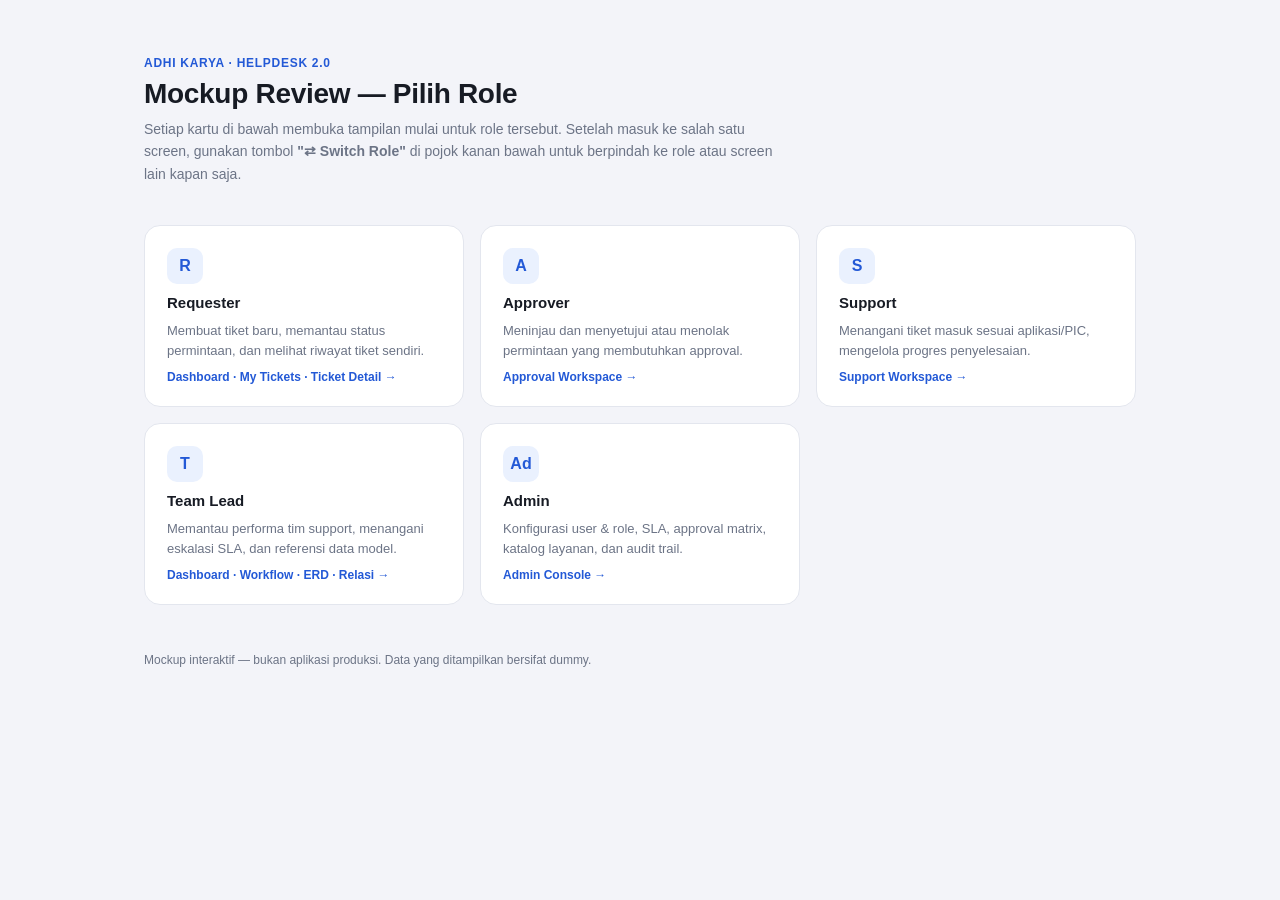
==== index.html @ edec7fad "Reorganize helpdesk mockup for Vercel hosting Consolidates 4 overlapping copies of each screen into " ====
<!DOCTYPE html>
<html lang="id">
<head>
<meta charset="utf-8">
<meta name="viewport" content="width=device-width, initial-scale=1">
<title>Helpdesk v2.0 — Mockup Review</title>
<style>
  :root {
    --ink: #171B24; --ink2: #3D4453; --slate: #6C7486;
    --line: #E3E6EE; --canvas: #F3F4F9;
    --blue: #2F6BF0; --blue-ink: #2359D6; --blue-050: #EAF1FE;
  }
  * { box-sizing: border-box; }
  html, body { margin: 0; background: var(--canvas); color: var(--ink); font-family: -apple-system, BlinkMacSystemFont, "Segoe UI", Roboto, Arial, sans-serif; }
  .wrap { max-width: 1040px; margin: 0 auto; padding: 56px 24px 80px; }
  header { margin-bottom: 40px; }
  header .eyebrow { font-size: 12px; font-weight: 700; letter-spacing: .06em; text-transform: uppercase; color: var(--blue-ink); margin-bottom: 8px; }
  header h1 { font-size: 28px; font-weight: 800; margin: 0 0 8px; letter-spacing: -0.3px; }
  header p { font-size: 14px; color: var(--slate); max-width: 640px; line-height: 1.6; margin: 0; }
  .grid { display: grid; grid-template-columns: repeat(auto-fit, minmax(260px, 1fr)); gap: 16px; }
  .card { background: #fff; border: 1px solid var(--line); border-radius: 16px; padding: 22px; text-decoration: none; color: inherit; display: flex; flex-direction: column; gap: 10px; transition: box-shadow .15s, transform .15s; }
  .card:hover { box-shadow: 0 10px 28px rgba(23,27,36,.10); transform: translateY(-2px); border-color: var(--blue); }
  .card .role { font-size: 15px; font-weight: 700; }
  .card .desc { font-size: 13px; color: var(--slate); line-height: 1.5; flex: 1; }
  .card .screens { font-size: 12px; color: var(--blue-ink); font-weight: 600; }
  .badge { display: inline-flex; align-items: center; justify-content: center; width: 36px; height: 36px; border-radius: 10px; background: var(--blue-050); color: var(--blue-ink); font-size: 16px; font-weight: 800; }
  footer { margin-top: 48px; font-size: 12px; color: var(--slate); }
</style>
</head>
<body>
  <div class="wrap">
    <header>
      <div class="eyebrow">Adhi Karya · Helpdesk 2.0</div>
      <h1>Mockup Review — Pilih Role</h1>
      <p>Setiap kartu di bawah membuka tampilan mulai untuk role tersebut. Setelah masuk ke salah satu screen, gunakan tombol <b>"⇄ Switch Role"</b> di pojok kanan bawah untuk berpindah ke role atau screen lain kapan saja.</p>
    </header>
    <div class="grid">
      <a class="card" href="/requester/dashboard.html">
        <span class="badge">R</span>
        <span class="role">Requester</span>
        <span class="desc">Membuat tiket baru, memantau status permintaan, dan melihat riwayat tiket sendiri.</span>
        <span class="screens">Dashboard · My Tickets · Ticket Detail →</span>
      </a>
      <a class="card" href="/approver/workspace.html">
        <span class="badge">A</span>
        <span class="role">Approver</span>
        <span class="desc">Meninjau dan menyetujui atau menolak permintaan yang membutuhkan approval.</span>
        <span class="screens">Approval Workspace →</span>
      </a>
      <a class="card" href="/support/workspace.html">
        <span class="badge">S</span>
        <span class="role">Support</span>
        <span class="desc">Menangani tiket masuk sesuai aplikasi/PIC, mengelola progres penyelesaian.</span>
        <span class="screens">Support Workspace →</span>
      </a>
      <a class="card" href="/team-lead/dashboard.html">
        <span class="badge">T</span>
        <span class="role">Team Lead</span>
        <span class="desc">Memantau performa tim support, menangani eskalasi SLA, dan referensi data model.</span>
        <span class="screens">Dashboard · Workflow · ERD · Relasi →</span>
      </a>
      <a class="card" href="/admin/index.html">
        <span class="badge">Ad</span>
        <span class="role">Admin</span>
        <span class="desc">Konfigurasi user & role, SLA, approval matrix, katalog layanan, dan audit trail.</span>
        <span class="screens">Admin Console →</span>
      </a>
    </div>
    <footer>Mockup interaktif — bukan aplikasi produksi. Data yang ditampilkan bersifat dummy.</footer>
  </div>
</body>
</html>
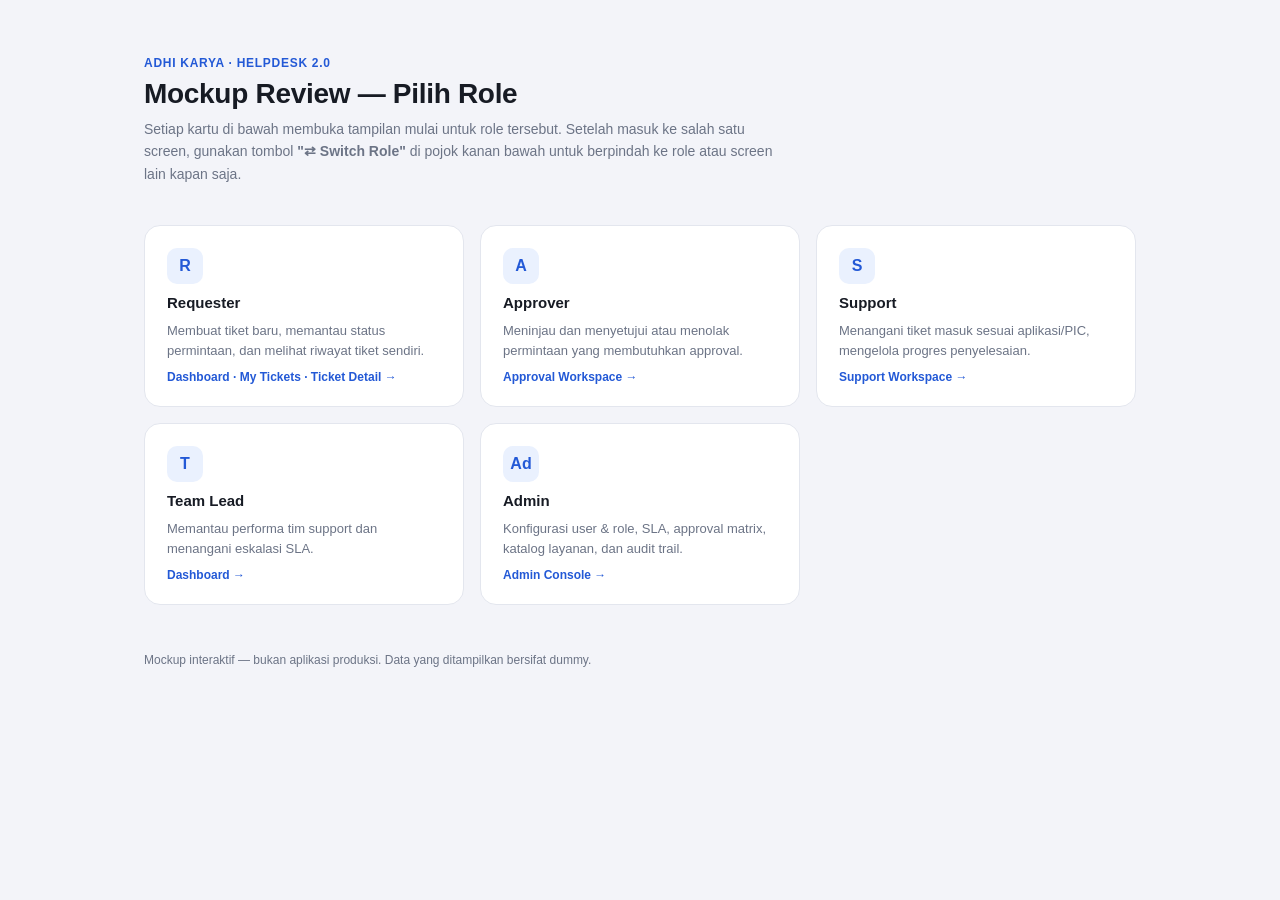
==== commit 6b80f013: "Remove Team Lead Workflow/ERD/Relasi screens Only the Team Lead Dashboard is needed for review; drop" ====
--- a/index.html
+++ b/index.html
@@ -56,8 +56,8 @@
       <a class="card" href="/team-lead/dashboard.html">
         <span class="badge">T</span>
         <span class="role">Team Lead</span>
-        <span class="desc">Memantau performa tim support, menangani eskalasi SLA, dan referensi data model.</span>
-        <span class="screens">Dashboard · Workflow · ERD · Relasi →</span>
+        <span class="desc">Memantau performa tim support dan menangani eskalasi SLA.</span>
+        <span class="screens">Dashboard →</span>
       </a>
       <a class="card" href="/admin/index.html">
         <span class="badge">Ad</span>
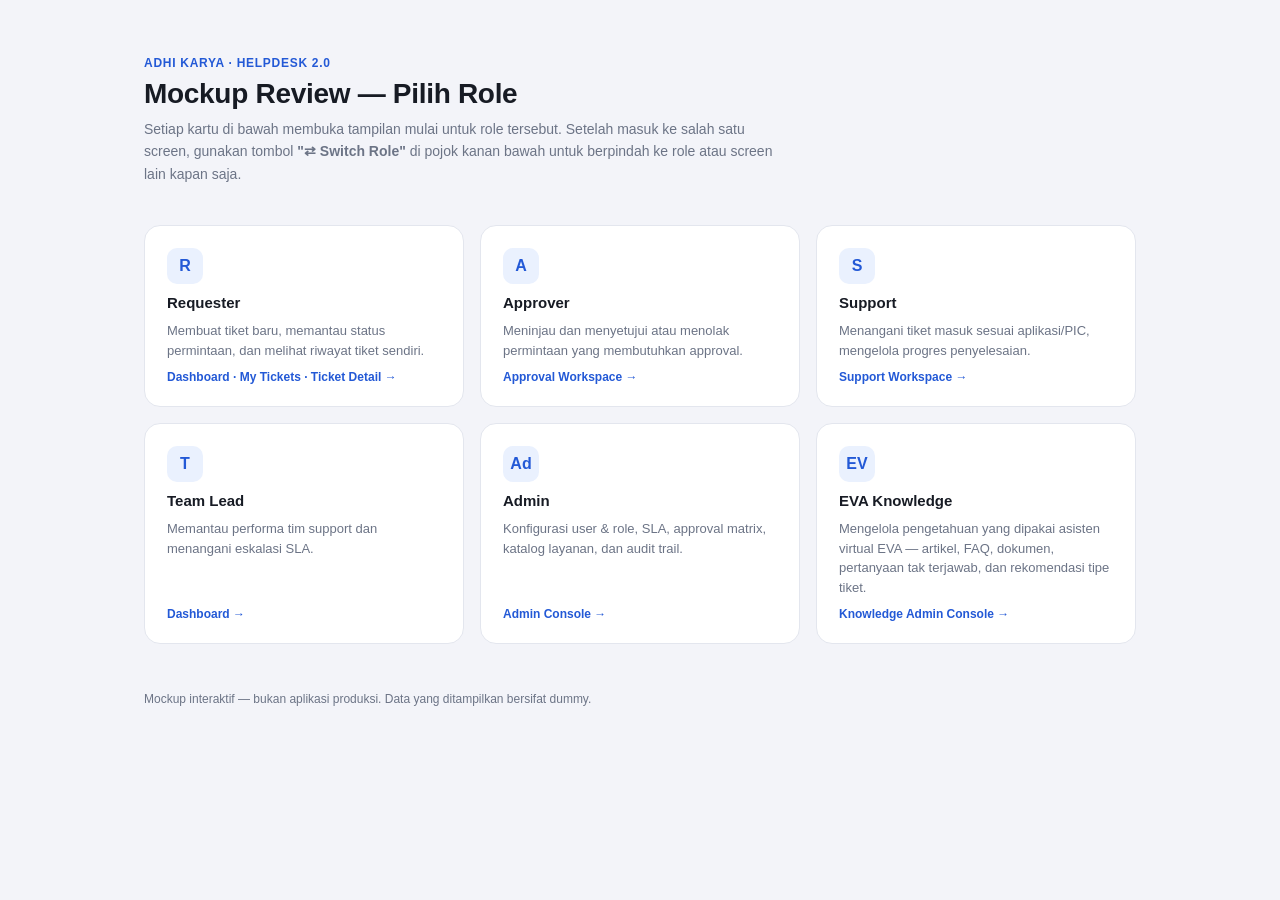
==== commit bb6f29c6: "Add EVA Knowledge as a sixth role, with source citation and confidence Adds the Virtual Assistant ad" ====
--- a/index.html
+++ b/index.html
@@ -65,6 +65,12 @@
         <span class="desc">Konfigurasi user & role, SLA, approval matrix, katalog layanan, dan audit trail.</span>
         <span class="screens">Admin Console →</span>
       </a>
+      <a class="card" href="/eva/index.html">
+        <span class="badge">EV</span>
+        <span class="role">EVA Knowledge</span>
+        <span class="desc">Mengelola pengetahuan yang dipakai asisten virtual EVA — artikel, FAQ, dokumen, pertanyaan tak terjawab, dan rekomendasi tipe tiket.</span>
+        <span class="screens">Knowledge Admin Console →</span>
+      </a>
     </div>
     <footer>Mockup interaktif — bukan aplikasi produksi. Data yang ditampilkan bersifat dummy.</footer>
   </div>
